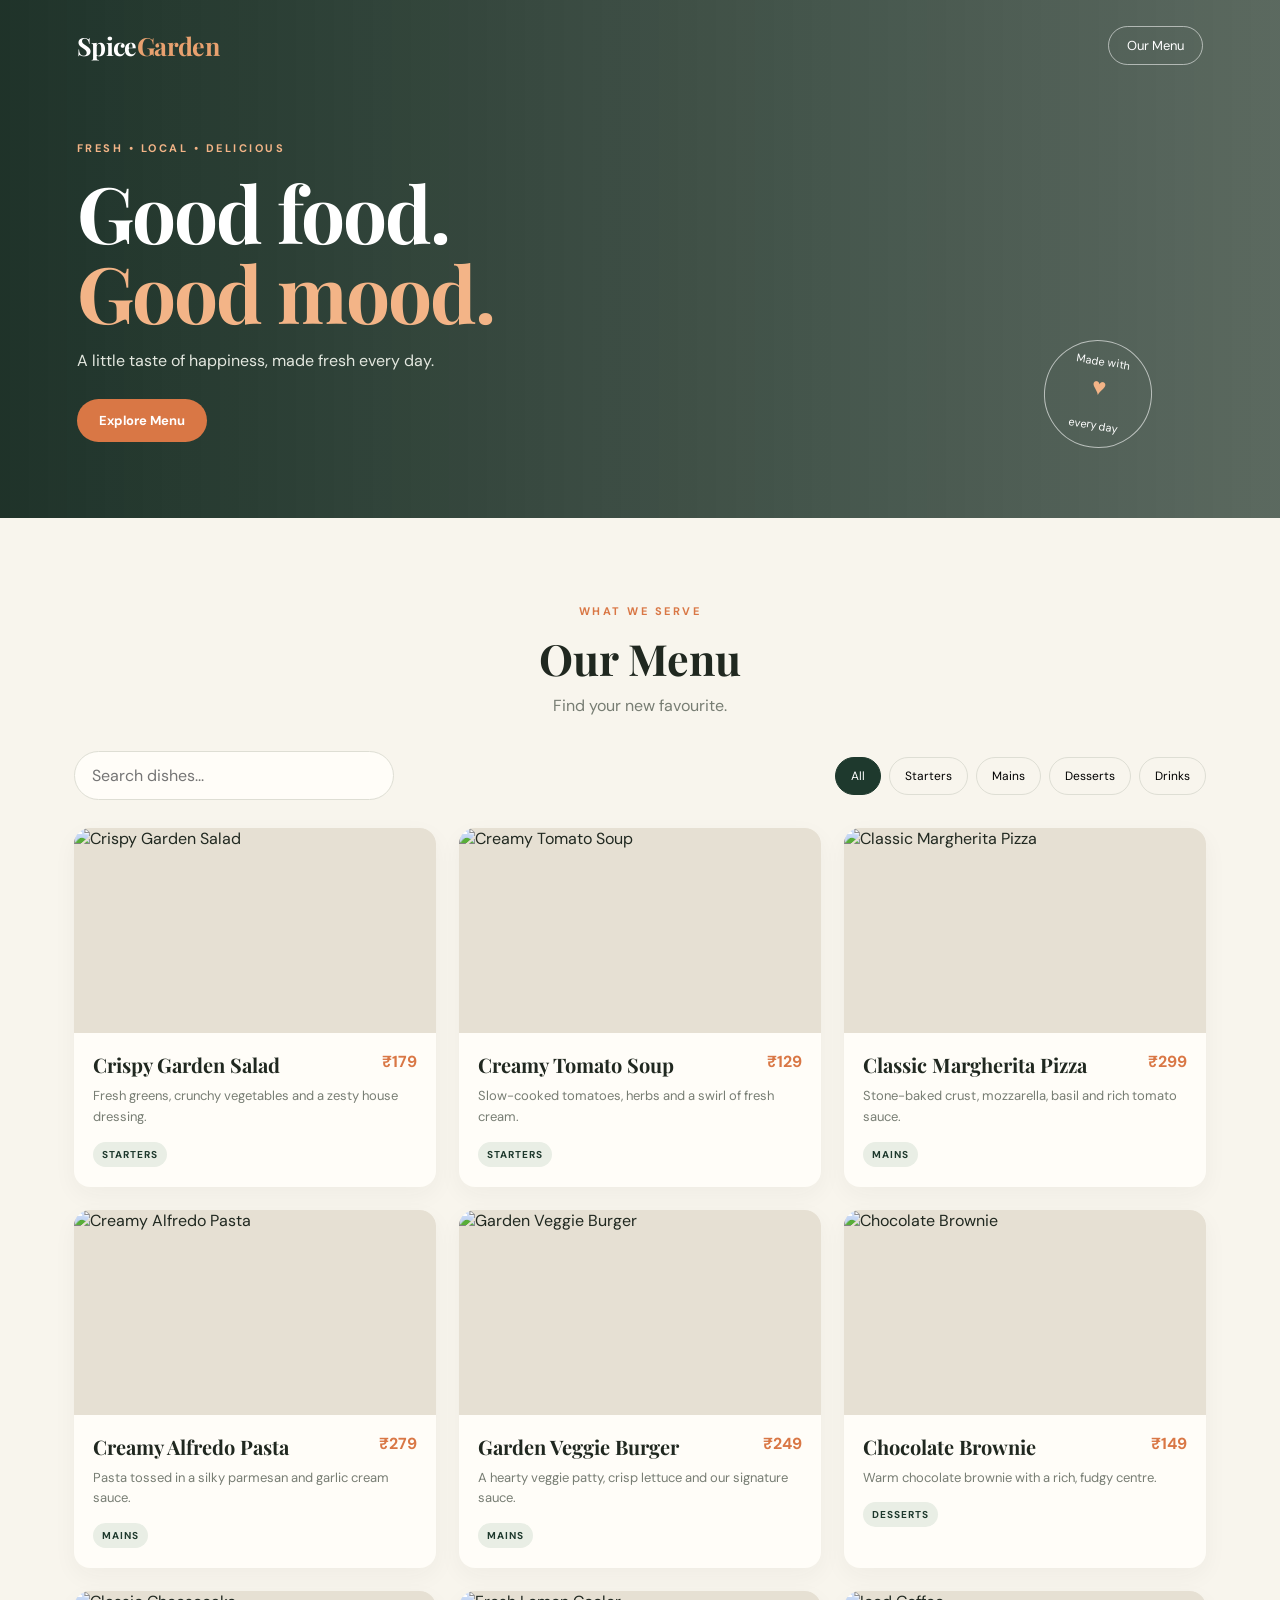
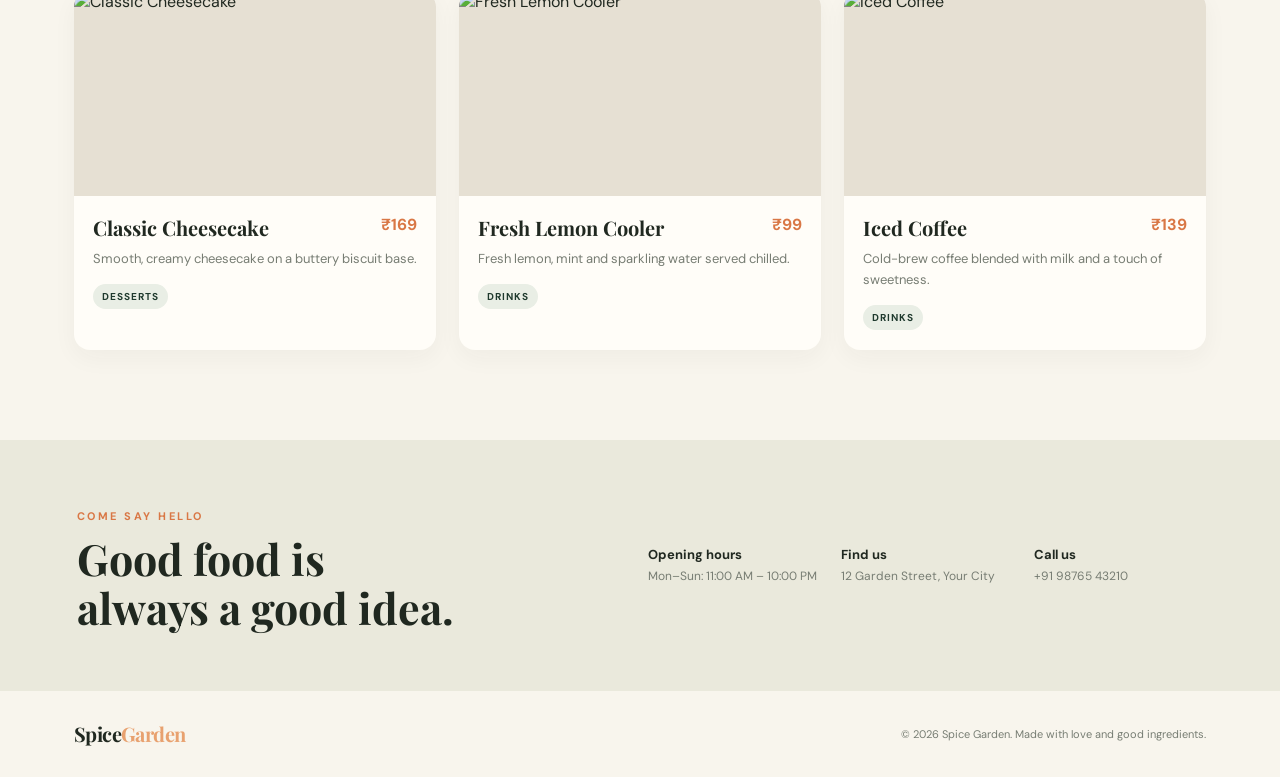
==== index.html @ 89e8ec31 "Initial restaurant menu website" ====
<!DOCTYPE html>
<html lang="en">
<head>
  <meta charset="UTF-8">
  <meta name="viewport" content="width=device-width, initial-scale=1.0">
  <title>Spice Garden | Restaurant Menu</title>
  <link rel="stylesheet" href="style.css">
</head>
<body>
  <header class="hero">
    <nav class="nav">
      <a class="logo" href="#">Spice<span>Garden</span></a>
      <a class="nav-link" href="#menu">Our Menu</a>
    </nav>
    <div class="hero-content">
      <p class="eyebrow">FRESH • LOCAL • DELICIOUS</p>
      <h1>Good food.<br><span>Good mood.</span></h1>
      <p class="intro">A little taste of happiness, made fresh every day.</p>
      <a class="button" href="#menu">Explore Menu</a>
    </div>
    <div class="hero-badge">Made with<br><strong>♥</strong><br>every day</div>
  </header>

  <main id="menu" class="menu-section">
    <div class="section-heading">
      <p class="eyebrow">WHAT WE SERVE</p>
      <h2>Our Menu</h2>
      <p>Find your new favourite.</p>
    </div>

    <div class="controls">
      <input id="search" type="search" placeholder="Search dishes..." aria-label="Search dishes">
      <div class="filters" aria-label="Filter menu">
        <button class="filter active" data-category="All">All</button>
        <button class="filter" data-category="Starters">Starters</button>
        <button class="filter" data-category="Mains">Mains</button>
        <button class="filter" data-category="Desserts">Desserts</button>
        <button class="filter" data-category="Drinks">Drinks</button>
      </div>
    </div>

    <div id="menu-grid" class="menu-grid" aria-live="polite"></div>
    <p id="empty-message" class="empty hidden">No dishes found. Try another search.</p>
  </main>

  <section class="visit">
    <div>
      <p class="eyebrow">COME SAY HELLO</p>
      <h2>Good food is<br>always a good idea.</h2>
    </div>
    <div class="visit-details">
      <p><strong>Opening hours</strong><br>Mon–Sun: 11:00 AM – 10:00 PM</p>
      <p><strong>Find us</strong><br>12 Garden Street, Your City</p>
      <p><strong>Call us</strong><br>+91 98765 43210</p>
    </div>
  </section>

  <footer>
    <a class="logo" href="#">Spice<span>Garden</span></a>
    <p>© <span id="year"></span> Spice Garden. Made with love and good ingredients.</p>
  </footer>
  <script src="script.js"></script>
</body>
</html>
---- style.css ----
@import url('https://fonts.googleapis.com/css2?family=DM+Sans:wght@400;500;600;700&family=Playfair+Display:wght@500;600;700&display=swap');

:root {
  --green: #1e392d;
  --cream: #f8f5ed;
  --orange: #d97745;
  --ink: #202820;
  --muted: #777d73;
}
* { box-sizing: border-box; }
html { scroll-behavior: smooth; }
body { margin: 0; background: var(--cream); color: var(--ink); font-family: 'DM Sans', sans-serif; }
a { color: inherit; text-decoration: none; }
.hero {
  min-height: 490px; position: relative; overflow: hidden; color: white;
  background: linear-gradient(90deg, rgba(17,39,29,.94), rgba(17,39,29,.68)),
    url('https://images.unsplash.com/photo-1414235077428-338989a2e8c0?auto=format&fit=crop&w=1800&q=85') center/cover;
  padding: 26px max(6vw, 24px) 76px;
}
.nav { display: flex; align-items: center; justify-content: space-between; max-width: 1180px; margin: auto; }
.logo { font-family: 'Playfair Display', serif; font-size: 25px; font-weight: 700; letter-spacing: -.6px; }
.logo span { color: #e8a16f; }
.nav-link { border: 1px solid rgba(255,255,255,.55); border-radius: 30px; padding: 10px 18px; font-size: 13px; }
.hero-content { max-width: 1180px; margin: 76px auto 0; position: relative; z-index: 1; }
.eyebrow { color: var(--orange); font-size: 11px; font-weight: 700; letter-spacing: 2.5px; }
.hero .eyebrow { color: #f3b487; }
h1, h2 { font-family: 'Playfair Display', serif; }
h1 { font-size: clamp(48px, 7vw, 78px); line-height: 1.02; margin: 18px 0; letter-spacing: -2px; }
h1 span { color: #f3b487; }
.intro { color: #e3e7df; font-size: 16px; margin-bottom: 28px; }
.button { display: inline-block; background: var(--orange); color: white; border-radius: 30px; padding: 13px 22px; font-weight: 700; font-size: 13px; transition: transform .2s, background .2s; }
.button:hover { background: #c66735; transform: translateY(-2px); }
.hero-badge { position: absolute; right: 10%; bottom: 70px; width: 108px; height: 108px; border: 1px solid rgba(255,255,255,.6); border-radius: 50%; display: grid; place-content: center; text-align: center; font-size: 11px; line-height: 1.4; transform: rotate(9deg); }
.hero-badge strong { color: #f3b487; font-size: 24px; }
.menu-section { max-width: 1180px; margin: auto; padding: 75px 24px 90px; }
.section-heading { text-align: center; }
.section-heading h2 { font-size: 43px; margin: 8px 0; }
.section-heading > p:last-child { color: var(--muted); margin-top: 0; }
.controls { margin: 35px 0 28px; display: flex; align-items: center; justify-content: space-between; gap: 18px; flex-wrap: wrap; }
#search { min-width: 220px; max-width: 320px; width: 100%; border: 1px solid #deded4; border-radius: 30px; background: #fffdf8; padding: 13px 17px; font: inherit; outline: none; }
#search:focus { border-color: var(--orange); box-shadow: 0 0 0 3px #d9774520; }
.filters { display: flex; gap: 8px; flex-wrap: wrap; }
.filter { border: 1px solid #deded4; background: transparent; padding: 10px 15px; border-radius: 25px; cursor: pointer; font: inherit; font-size: 12px; }
.filter:hover, .filter.active { background: var(--green); color: white; border-color: var(--green); }
.menu-grid { display: grid; grid-template-columns: repeat(3, 1fr); gap: 23px; }
.card { background: #fffdf8; border-radius: 16px; overflow: hidden; box-shadow: 0 8px 24px #2637290b; transition: transform .2s, box-shadow .2s; }
.card:hover { transform: translateY(-5px); box-shadow: 0 14px 32px #26372916; }
.card img { display: block; width: 100%; height: 205px; object-fit: cover; background: #e6e0d3; }
.card-body { padding: 18px 19px 20px; }
.card-top { display: flex; justify-content: space-between; align-items: start; gap: 10px; }
.card h3 { font-family: 'Playfair Display', serif; font-size: 20px; margin: 0 0 8px; }
.price { color: var(--orange); font-weight: 700; white-space: nowrap; }
.card p { color: var(--muted); font-size: 13px; line-height: 1.6; margin: 0 0 14px; }
.tag { display: inline-block; font-size: 10px; font-weight: 700; text-transform: uppercase; letter-spacing: 1px; color: var(--green); background: #e9eee5; padding: 6px 9px; border-radius: 20px; }
.empty { text-align: center; padding: 25px; color: var(--muted); }
.hidden { display: none; }
.visit { background: #eae9dc; padding: 58px max(6vw, 24px); display: flex; justify-content: space-between; align-items: center; gap: 35px; }
.visit h2 { font-size: clamp(30px, 4vw, 43px); line-height: 1.15; margin: 10px 0 0; }
.visit-details { display: grid; grid-template-columns: repeat(3, minmax(120px, 1fr)); gap: 24px; }
.visit-details p { color: var(--muted); font-size: 12px; line-height: 1.8; }
.visit-details strong { color: var(--ink); font-size: 13px; }
footer { max-width: 1180px; padding: 25px 24px; margin: auto; display: flex; justify-content: space-between; align-items: center; gap: 18px; }
footer .logo { font-size: 20px; }
footer p { color: var(--muted); font-size: 11px; }
@media (max-width: 850px) {
  .menu-grid { grid-template-columns: repeat(2, 1fr); }
  .visit { align-items: flex-start; flex-direction: column; }
  .visit-details { width: 100%; }
  .hero-badge { right: 7%; bottom: 38px; }
}
@media (max-width: 560px) {
  .hero { min-height: 455px; padding-bottom: 55px; }
  .hero-content { margin-top: 70px; }
  .hero-badge { display: none; }
  .menu-section { padding-top: 55px; }
  .menu-grid { grid-template-columns: 1fr; }
  .card img { height: 225px; }
  .controls { align-items: stretch; }
  #search { max-width: none; }
  .filters { justify-content: center; }
  .visit-details { grid-template-columns: 1fr; gap: 0; }
  footer { flex-direction: column; align-items: flex-start; }
}
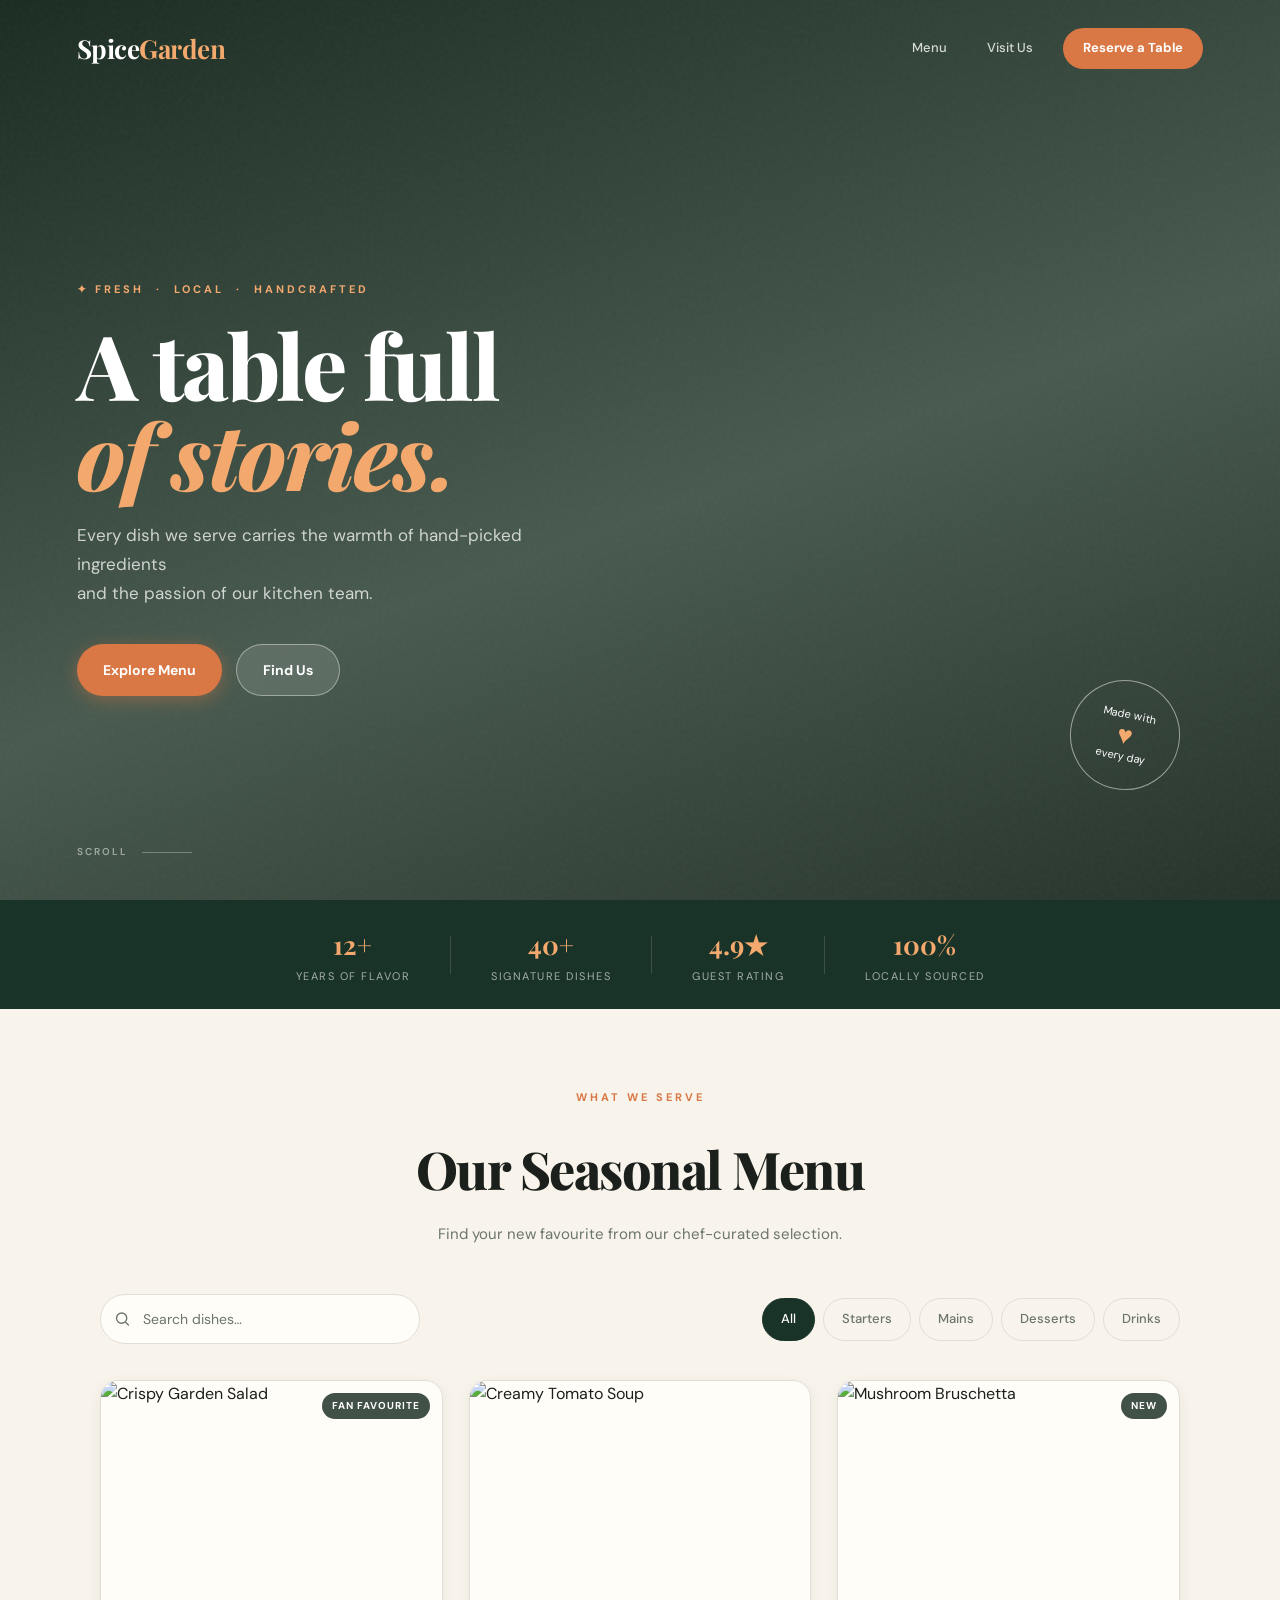
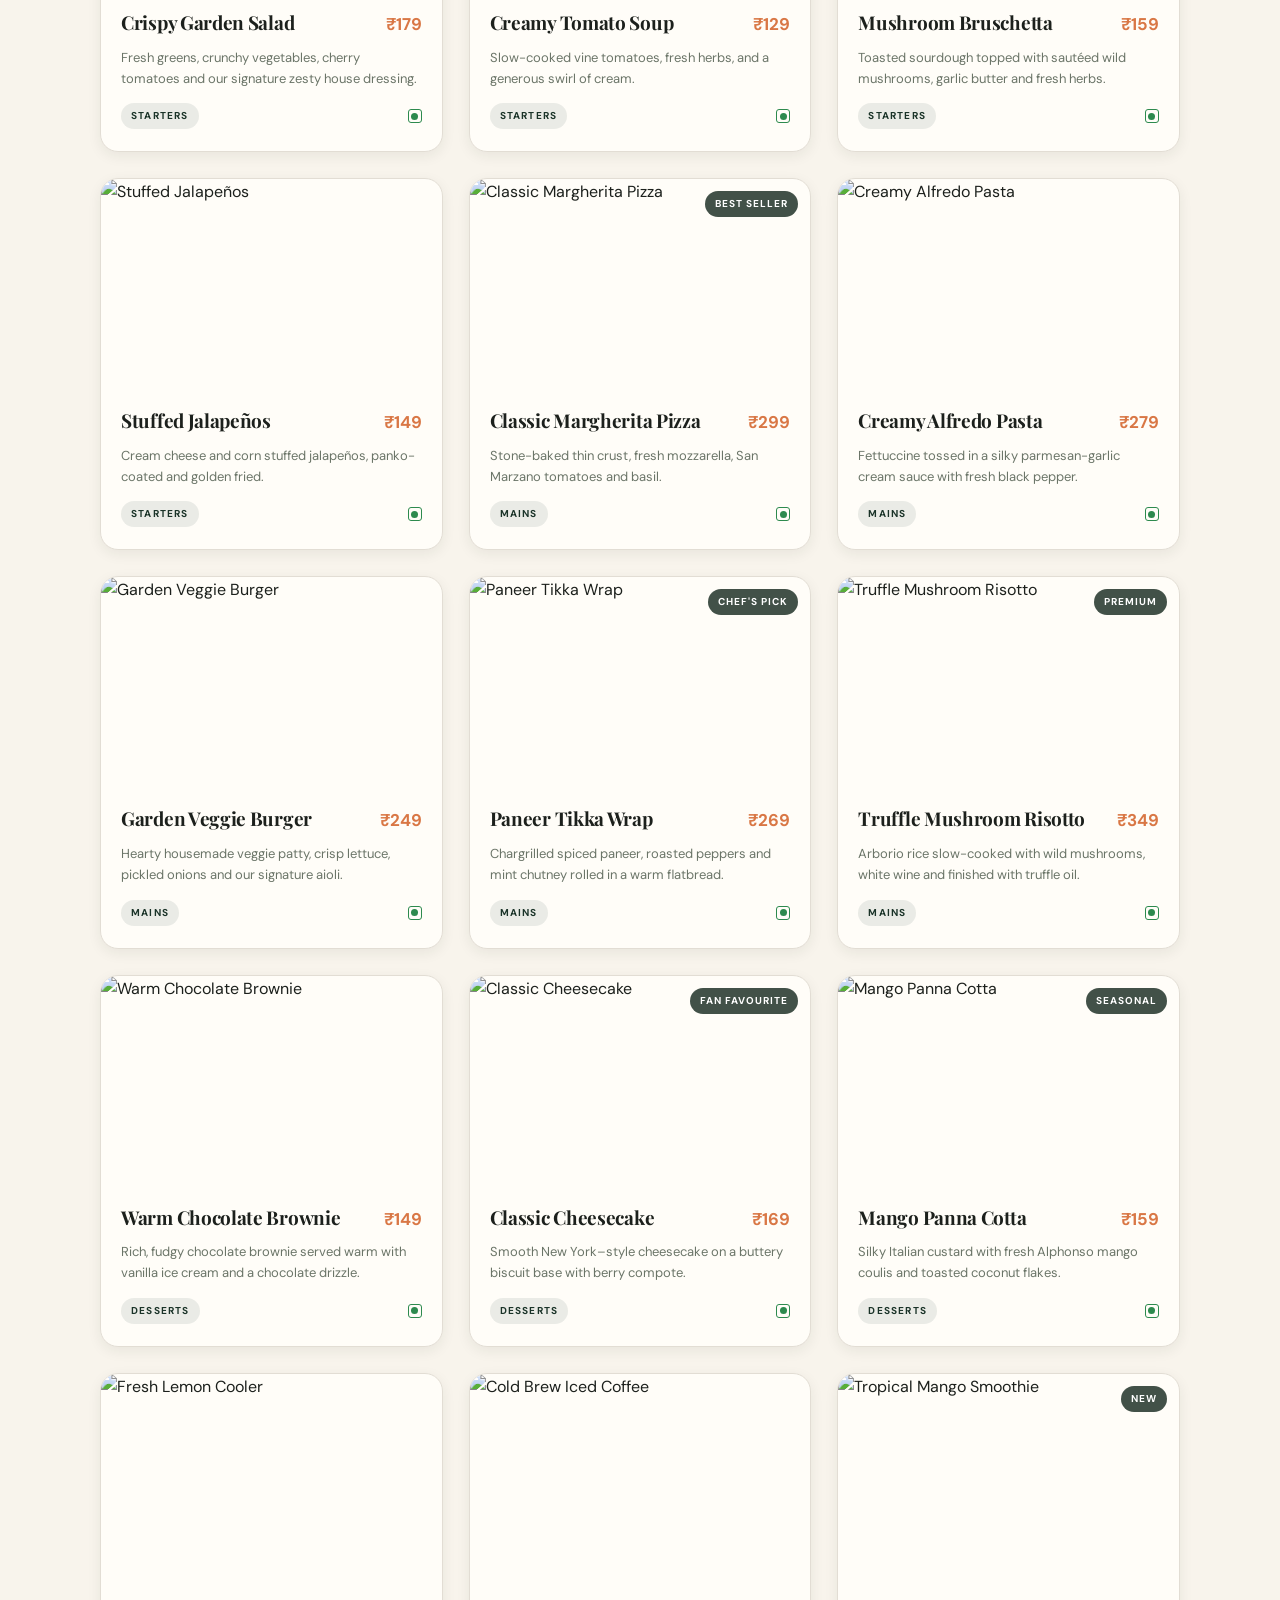
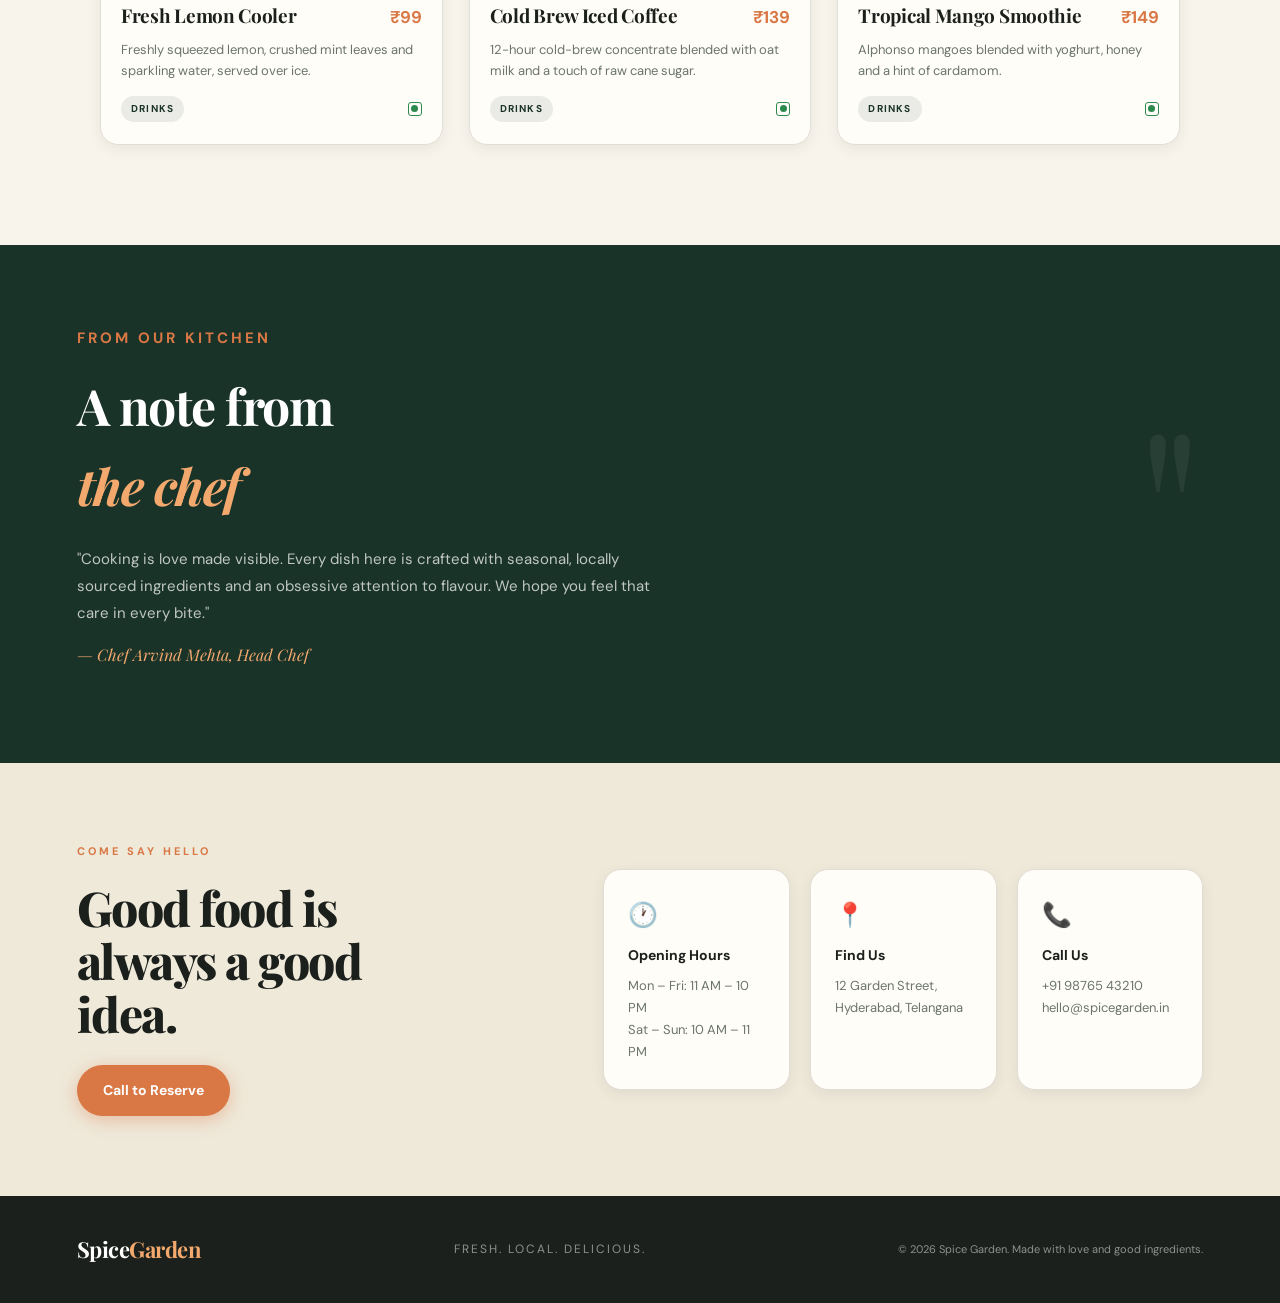
==== commit 5f5e8f90: "feat: initial restaurant menu site" ====
--- a/index.html
+++ b/index.html
@@ -3,62 +3,141 @@
 <head>
   <meta charset="UTF-8">
   <meta name="viewport" content="width=device-width, initial-scale=1.0">
-  <title>Spice Garden | Restaurant Menu</title>
+  <title>Spice Garden | Fine Dining Restaurant Menu</title>
+  <meta name="description" content="Spice Garden — Fresh, locally sourced ingredients crafted into extraordinary dishes. Explore our seasonal menu of starters, mains, desserts & drinks.">
+  <link rel="preconnect" href="https://fonts.googleapis.com">
+  <link rel="preconnect" href="https://fonts.gstatic.com" crossorigin>
+  <link href="https://fonts.googleapis.com/css2?family=DM+Sans:ital,opsz,wght@0,9..40,300;0,9..40,400;0,9..40,500;0,9..40,600;0,9..40,700;1,9..40,400&family=Playfair+Display:ital,wght@0,500;0,600;0,700;0,800;1,600&display=swap" rel="stylesheet">
   <link rel="stylesheet" href="style.css">
 </head>
 <body>
-  <header class="hero">
-    <nav class="nav">
-      <a class="logo" href="#">Spice<span>Garden</span></a>
-      <a class="nav-link" href="#menu">Our Menu</a>
+
+  <!-- ── HEADER / HERO ─────────────────────────────── -->
+  <header class="hero" id="home">
+    <nav class="nav" role="navigation" aria-label="Main navigation">
+      <a class="logo" href="#home" aria-label="Spice Garden home">Spice<span>Garden</span></a>
+      <div class="nav-links">
+        <a class="nav-link" href="#menu">Menu</a>
+        <a class="nav-link" href="#visit">Visit Us</a>
+        <a class="nav-cta" href="tel:+919876543210">Reserve a Table</a>
+      </div>
+      <button class="hamburger" id="hamburger" aria-label="Open menu" aria-expanded="false">
+        <span></span><span></span><span></span>
+      </button>
     </nav>
+
     <div class="hero-content">
-      <p class="eyebrow">FRESH • LOCAL • DELICIOUS</p>
-      <h1>Good food.<br><span>Good mood.</span></h1>
-      <p class="intro">A little taste of happiness, made fresh every day.</p>
-      <a class="button" href="#menu">Explore Menu</a>
+      <p class="eyebrow">✦ FRESH &nbsp;·&nbsp; LOCAL &nbsp;·&nbsp; HANDCRAFTED</p>
+      <h1>A table full<br><em>of stories.</em></h1>
+      <p class="intro">Every dish we serve carries the warmth of hand-picked ingredients<br class="br-hide"> and the passion of our kitchen team.</p>
+      <div class="hero-actions">
+        <a class="button button-primary" href="#menu" id="explore-menu-btn">Explore Menu</a>
+        <a class="button button-ghost" href="#visit" id="find-us-btn">Find Us</a>
+      </div>
     </div>
-    <div class="hero-badge">Made with<br><strong>♥</strong><br>every day</div>
+
+    <div class="hero-badge" aria-hidden="true">
+      <span>Made with</span>
+      <strong>♥</strong>
+      <span>every day</span>
+    </div>
+
+    <div class="hero-scroll-hint" aria-hidden="true">
+      <span>Scroll</span>
+      <div class="scroll-line"></div>
+    </div>
   </header>
 
+  <!-- ── STATS BAR ─────────────────────────────────── -->
+  <div class="stats-bar" aria-label="Restaurant highlights">
+    <div class="stat"><strong>12+</strong><span>Years of Flavor</span></div>
+    <div class="stat-sep" aria-hidden="true"></div>
+    <div class="stat"><strong>40+</strong><span>Signature Dishes</span></div>
+    <div class="stat-sep" aria-hidden="true"></div>
+    <div class="stat"><strong>4.9★</strong><span>Guest Rating</span></div>
+    <div class="stat-sep" aria-hidden="true"></div>
+    <div class="stat"><strong>100%</strong><span>Locally Sourced</span></div>
+  </div>
+
+  <!-- ── MENU SECTION ───────────────────────────────── -->
   <main id="menu" class="menu-section">
     <div class="section-heading">
       <p class="eyebrow">WHAT WE SERVE</p>
-      <h2>Our Menu</h2>
-      <p>Find your new favourite.</p>
+      <h2>Our Seasonal Menu</h2>
+      <p class="section-sub">Find your new favourite from our chef-curated selection.</p>
     </div>
 
     <div class="controls">
-      <input id="search" type="search" placeholder="Search dishes..." aria-label="Search dishes">
-      <div class="filters" aria-label="Filter menu">
-        <button class="filter active" data-category="All">All</button>
-        <button class="filter" data-category="Starters">Starters</button>
-        <button class="filter" data-category="Mains">Mains</button>
-        <button class="filter" data-category="Desserts">Desserts</button>
-        <button class="filter" data-category="Drinks">Drinks</button>
+      <div class="search-wrap">
+        <svg class="search-icon" viewBox="0 0 20 20" fill="none" aria-hidden="true">
+          <circle cx="9" cy="9" r="6" stroke="currentColor" stroke-width="1.6"/>
+          <path d="M14 14l3 3" stroke="currentColor" stroke-width="1.6" stroke-linecap="round"/>
+        </svg>
+        <input id="search" type="search" placeholder="Search dishes…" aria-label="Search dishes">
+      </div>
+      <div class="filters" role="group" aria-label="Filter by category">
+        <button class="filter active" data-category="All" id="filter-all">All</button>
+        <button class="filter" data-category="Starters" id="filter-starters">Starters</button>
+        <button class="filter" data-category="Mains" id="filter-mains">Mains</button>
+        <button class="filter" data-category="Desserts" id="filter-desserts">Desserts</button>
+        <button class="filter" data-category="Drinks" id="filter-drinks">Drinks</button>
       </div>
     </div>
 
-    <div id="menu-grid" class="menu-grid" aria-live="polite"></div>
-    <p id="empty-message" class="empty hidden">No dishes found. Try another search.</p>
+    <div id="menu-grid" class="menu-grid" aria-live="polite" aria-label="Menu items"></div>
+    <p id="empty-message" class="empty hidden" role="status">No dishes found. Try another search.</p>
   </main>
 
-  <section class="visit">
-    <div>
-      <p class="eyebrow">COME SAY HELLO</p>
-      <h2>Good food is<br>always a good idea.</h2>
-    </div>
-    <div class="visit-details">
-      <p><strong>Opening hours</strong><br>Mon–Sun: 11:00 AM – 10:00 PM</p>
-      <p><strong>Find us</strong><br>12 Garden Street, Your City</p>
-      <p><strong>Call us</strong><br>+91 98765 43210</p>
+  <!-- ── CHEF'S NOTE ────────────────────────────────── -->
+  <section class="chefs-note" aria-label="Chef's note">
+    <div class="chefs-note-inner">
+      <div class="chefs-note-text">
+        <p class="eyebrow">FROM OUR KITCHEN</p>
+        <h2>A note from<br><em>the chef</em></h2>
+        <p>"Cooking is love made visible. Every dish here is crafted with seasonal, locally sourced ingredients and an obsessive attention to flavour. We hope you feel that care in every bite."</p>
+        <p class="chef-sig">— Chef Arvind Mehta, Head Chef</p>
+      </div>
+      <div class="chefs-note-visual" aria-hidden="true">
+        <div class="quote-mark">"</div>
+      </div>
     </div>
   </section>
 
+  <!-- ── VISIT SECTION ──────────────────────────────── -->
+  <section class="visit" id="visit" aria-label="Visit us">
+    <div class="visit-text">
+      <p class="eyebrow">COME SAY HELLO</p>
+      <h2>Good food is<br>always a good idea.</h2>
+      <a class="button button-primary" href="tel:+919876543210" id="call-reserve-btn">Call to Reserve</a>
+    </div>
+    <div class="visit-cards">
+      <div class="visit-card">
+        <div class="visit-icon" aria-hidden="true">🕐</div>
+        <strong>Opening Hours</strong>
+        <p>Mon – Fri: 11 AM – 10 PM<br>Sat – Sun: 10 AM – 11 PM</p>
+      </div>
+      <div class="visit-card">
+        <div class="visit-icon" aria-hidden="true">📍</div>
+        <strong>Find Us</strong>
+        <p>12 Garden Street,<br>Hyderabad, Telangana</p>
+      </div>
+      <div class="visit-card">
+        <div class="visit-icon" aria-hidden="true">📞</div>
+        <strong>Call Us</strong>
+        <p>+91 98765 43210<br>hello@spicegarden.in</p>
+      </div>
+    </div>
+  </section>
+
+  <!-- ── FOOTER ─────────────────────────────────────── -->
   <footer>
-    <a class="logo" href="#">Spice<span>Garden</span></a>
-    <p>© <span id="year"></span> Spice Garden. Made with love and good ingredients.</p>
+    <div class="footer-inner">
+      <a class="logo" href="#home" aria-label="Spice Garden home">Spice<span>Garden</span></a>
+      <p class="footer-tagline">Fresh. Local. Delicious.</p>
+      <p class="footer-copy">© <span id="year"></span> Spice Garden. Made with love and good ingredients.</p>
+    </div>
   </footer>
+
   <script src="script.js"></script>
 </body>
 </html>
--- a/style.css
+++ b/style.css
@@ -1,83 +1,616 @@
-@import url('https://fonts.googleapis.com/css2?family=DM+Sans:wght@400;500;600;700&family=Playfair+Display:wght@500;600;700&display=swap');
+@import url('https://fonts.googleapis.com/css2?family=DM+Sans:ital,opsz,wght@0,9..40,300;0,9..40,400;0,9..40,500;0,9..40,600;0,9..40,700;1,9..40,400&family=Playfair+Display:ital,wght@0,500;0,600;0,700;0,800;1,600&display=swap');
+
+/* ─── RESET & TOKENS ───────────────────────────────────── */
+*, *::before, *::after { box-sizing: border-box; margin: 0; padding: 0; }
+html { scroll-behavior: smooth; font-size: 16px; }
 
 :root {
-  --green: #1e392d;
-  --cream: #f8f5ed;
-  --orange: #d97745;
-  --ink: #202820;
-  --muted: #777d73;
-}
-* { box-sizing: border-box; }
-html { scroll-behavior: smooth; }
-body { margin: 0; background: var(--cream); color: var(--ink); font-family: 'DM Sans', sans-serif; }
+  --green:       #1a3328;
+  --green-light: #265240;
+  --cream:       #f8f4ec;
+  --cream-dark:  #efe9da;
+  --orange:      #d97745;
+  --orange-dark: #c26530;
+  --ink:         #1c201c;
+  --muted:       #6b7568;
+  --card-bg:     #fffdf8;
+  --border:      #e2ddd4;
+  --shadow-sm:   0 4px 14px rgba(28,37,26,.07);
+  --shadow-md:   0 10px 30px rgba(28,37,26,.12);
+  --shadow-lg:   0 20px 50px rgba(28,37,26,.16);
+  --radius:      18px;
+  --radius-sm:   10px;
+  --transition:  .25s cubic-bezier(.4,0,.2,1);
+}
+
+body {
+  background: var(--cream);
+  color: var(--ink);
+  font-family: 'DM Sans', sans-serif;
+  line-height: 1.6;
+  -webkit-font-smoothing: antialiased;
+}
 a { color: inherit; text-decoration: none; }
+img { display: block; }
+
+/* ─── HERO ─────────────────────────────────────────────── */
 .hero {
-  min-height: 490px; position: relative; overflow: hidden; color: white;
-  background: linear-gradient(90deg, rgba(17,39,29,.94), rgba(17,39,29,.68)),
-    url('https://images.unsplash.com/photo-1414235077428-338989a2e8c0?auto=format&fit=crop&w=1800&q=85') center/cover;
-  padding: 26px max(6vw, 24px) 76px;
-}
-.nav { display: flex; align-items: center; justify-content: space-between; max-width: 1180px; margin: auto; }
-.logo { font-family: 'Playfair Display', serif; font-size: 25px; font-weight: 700; letter-spacing: -.6px; }
-.logo span { color: #e8a16f; }
-.nav-link { border: 1px solid rgba(255,255,255,.55); border-radius: 30px; padding: 10px 18px; font-size: 13px; }
-.hero-content { max-width: 1180px; margin: 76px auto 0; position: relative; z-index: 1; }
-.eyebrow { color: var(--orange); font-size: 11px; font-weight: 700; letter-spacing: 2.5px; }
-.hero .eyebrow { color: #f3b487; }
-h1, h2 { font-family: 'Playfair Display', serif; }
-h1 { font-size: clamp(48px, 7vw, 78px); line-height: 1.02; margin: 18px 0; letter-spacing: -2px; }
-h1 span { color: #f3b487; }
-.intro { color: #e3e7df; font-size: 16px; margin-bottom: 28px; }
-.button { display: inline-block; background: var(--orange); color: white; border-radius: 30px; padding: 13px 22px; font-weight: 700; font-size: 13px; transition: transform .2s, background .2s; }
-.button:hover { background: #c66735; transform: translateY(-2px); }
-.hero-badge { position: absolute; right: 10%; bottom: 70px; width: 108px; height: 108px; border: 1px solid rgba(255,255,255,.6); border-radius: 50%; display: grid; place-content: center; text-align: center; font-size: 11px; line-height: 1.4; transform: rotate(9deg); }
-.hero-badge strong { color: #f3b487; font-size: 24px; }
-.menu-section { max-width: 1180px; margin: auto; padding: 75px 24px 90px; }
-.section-heading { text-align: center; }
-.section-heading h2 { font-size: 43px; margin: 8px 0; }
-.section-heading > p:last-child { color: var(--muted); margin-top: 0; }
-.controls { margin: 35px 0 28px; display: flex; align-items: center; justify-content: space-between; gap: 18px; flex-wrap: wrap; }
-#search { min-width: 220px; max-width: 320px; width: 100%; border: 1px solid #deded4; border-radius: 30px; background: #fffdf8; padding: 13px 17px; font: inherit; outline: none; }
-#search:focus { border-color: var(--orange); box-shadow: 0 0 0 3px #d9774520; }
+  position: relative;
+  min-height: 100vh;
+  color: #fff;
+  background:
+    linear-gradient(160deg, rgba(14,32,22,.95) 0%, rgba(22,46,34,.78) 55%, rgba(14,28,20,.9) 100%),
+    url('https://images.unsplash.com/photo-1414235077428-338989a2e8c0?auto=format&fit=crop&w=1800&q=85') center/cover no-repeat;
+  padding: 0 clamp(20px, 6vw, 80px);
+  display: flex;
+  flex-direction: column;
+  overflow: hidden;
+}
+
+/* grain overlay */
+.hero::before {
+  content: '';
+  position: absolute;
+  inset: 0;
+  background-image: url("data:image/svg+xml,%3Csvg viewBox='0 0 256 256' xmlns='http://www.w3.org/2000/svg'%3E%3Cfilter id='noise'%3E%3CfeTurbulence type='fractalNoise' baseFrequency='0.9' numOctaves='4' stitchTiles='stitch'/%3E%3C/filter%3E%3Crect width='100%25' height='100%25' filter='url(%23noise)' opacity='0.04'/%3E%3C/svg%3E");
+  pointer-events: none;
+  z-index: 0;
+}
+
+/* ─── NAV ──────────────────────────────────────────────── */
+.nav {
+  position: relative;
+  z-index: 10;
+  display: flex;
+  align-items: center;
+  justify-content: space-between;
+  max-width: 1200px;
+  margin: 0 auto;
+  padding: 28px 0;
+  width: 100%;
+}
+
+.logo {
+  font-family: 'Playfair Display', serif;
+  font-size: 26px;
+  font-weight: 700;
+  letter-spacing: -.5px;
+}
+.logo span { color: #f3a96e; }
+
+.nav-links {
+  display: flex;
+  align-items: center;
+  gap: 8px;
+}
+
+.nav-link {
+  padding: 9px 16px;
+  font-size: 13px;
+  font-weight: 500;
+  color: rgba(255,255,255,.8);
+  border-radius: 30px;
+  transition: color var(--transition), background var(--transition);
+}
+.nav-link:hover { color: #fff; background: rgba(255,255,255,.1); }
+
+.nav-cta {
+  margin-left: 6px;
+  padding: 10px 20px;
+  background: var(--orange);
+  color: #fff;
+  border-radius: 30px;
+  font-size: 13px;
+  font-weight: 700;
+  transition: background var(--transition), transform var(--transition);
+}
+.nav-cta:hover { background: var(--orange-dark); transform: translateY(-1px); }
+
+.hamburger {
+  display: none;
+  flex-direction: column;
+  gap: 5px;
+  cursor: pointer;
+  background: none;
+  border: none;
+  padding: 4px;
+}
+.hamburger span {
+  display: block;
+  width: 24px;
+  height: 2px;
+  background: #fff;
+  border-radius: 2px;
+  transition: var(--transition);
+}
+
+/* ─── HERO CONTENT ─────────────────────────────────────── */
+.hero-content {
+  position: relative;
+  z-index: 1;
+  max-width: 1200px;
+  margin: auto;
+  width: 100%;
+  padding: 60px 0 80px;
+  flex: 1;
+  display: flex;
+  flex-direction: column;
+  justify-content: center;
+}
+
+.eyebrow {
+  font-size: 11px;
+  font-weight: 700;
+  letter-spacing: 3px;
+  text-transform: uppercase;
+  color: #f3a96e;
+  margin-bottom: 20px;
+}
+.menu-section .eyebrow,
+.chefs-note .eyebrow,
+.visit .eyebrow { color: var(--orange); }
+
+h1 {
+  font-family: 'Playfair Display', serif;
+  font-size: clamp(52px, 8vw, 90px);
+  line-height: 1.0;
+  letter-spacing: -2.5px;
+  font-weight: 800;
+  margin-bottom: 22px;
+}
+h1 em { font-style: italic; color: #f3a96e; }
+
+.intro {
+  font-size: clamp(15px, 1.5vw, 17px);
+  color: rgba(255,255,255,.75);
+  line-height: 1.7;
+  max-width: 520px;
+  margin-bottom: 36px;
+}
+
+.hero-actions { display: flex; gap: 14px; flex-wrap: wrap; }
+
+/* ─── BUTTONS ──────────────────────────────────────────── */
+.button {
+  display: inline-flex;
+  align-items: center;
+  gap: 8px;
+  border-radius: 50px;
+  padding: 14px 26px;
+  font-weight: 700;
+  font-size: 14px;
+  font-family: 'DM Sans', sans-serif;
+  cursor: pointer;
+  border: none;
+  transition: transform var(--transition), background var(--transition), box-shadow var(--transition);
+}
+.button:hover { transform: translateY(-2px); }
+
+.button-primary {
+  background: var(--orange);
+  color: #fff;
+  box-shadow: 0 4px 18px rgba(217,119,69,.4);
+}
+.button-primary:hover { background: var(--orange-dark); box-shadow: 0 8px 24px rgba(217,119,69,.45); }
+
+.button-ghost {
+  background: rgba(255,255,255,.12);
+  color: #fff;
+  border: 1.5px solid rgba(255,255,255,.4);
+  backdrop-filter: blur(8px);
+}
+.button-ghost:hover { background: rgba(255,255,255,.2); border-color: rgba(255,255,255,.6); }
+
+/* ─── HERO BADGE ───────────────────────────────────────── */
+.hero-badge {
+  position: absolute;
+  right: clamp(30px, 8%, 100px);
+  bottom: 110px;
+  width: 110px;
+  height: 110px;
+  border: 1px solid rgba(255,255,255,.5);
+  border-radius: 50%;
+  display: flex;
+  flex-direction: column;
+  align-items: center;
+  justify-content: center;
+  text-align: center;
+  font-size: 11px;
+  line-height: 1.5;
+  transform: rotate(12deg);
+  z-index: 2;
+  animation: spin-slow 18s linear infinite;
+}
+.hero-badge strong { color: #f3a96e; font-size: 26px; line-height: 1; }
+
+@keyframes spin-slow { to { transform: rotate(372deg); } }
+
+/* ─── SCROLL HINT ──────────────────────────────────────── */
+.hero-scroll-hint {
+  position: absolute;
+  bottom: 40px;
+  left: clamp(20px, 6vw, 80px);
+  display: flex;
+  align-items: center;
+  gap: 14px;
+  font-size: 10px;
+  letter-spacing: 2px;
+  font-weight: 600;
+  color: rgba(255,255,255,.5);
+  text-transform: uppercase;
+  z-index: 2;
+}
+.scroll-line {
+  width: 50px;
+  height: 1px;
+  background: rgba(255,255,255,.3);
+  position: relative;
+  overflow: hidden;
+}
+.scroll-line::after {
+  content: '';
+  position: absolute;
+  left: -100%;
+  width: 100%;
+  height: 100%;
+  background: rgba(255,255,255,.8);
+  animation: scroll-slide 2s ease-in-out infinite;
+}
+@keyframes scroll-slide { 0%{ left:-100% } 50%{ left:0% } 100%{ left:100% } }
+
+/* ─── STATS BAR ────────────────────────────────────────── */
+.stats-bar {
+  background: var(--green);
+  color: #fff;
+  display: flex;
+  align-items: center;
+  justify-content: center;
+  gap: 0;
+  padding: 24px clamp(20px, 6vw, 80px);
+  flex-wrap: wrap;
+  gap: 0;
+}
+.stat {
+  display: flex;
+  flex-direction: column;
+  align-items: center;
+  padding: 0 40px;
+  text-align: center;
+}
+.stat strong { font-size: 26px; font-weight: 700; color: #f3a96e; font-family: 'Playfair Display', serif; }
+.stat span { font-size: 11px; letter-spacing: 1.5px; color: rgba(255,255,255,.6); margin-top: 2px; text-transform: uppercase; }
+.stat-sep { width: 1px; height: 38px; background: rgba(255,255,255,.15); }
+
+/* ─── MENU SECTION ─────────────────────────────────────── */
+.menu-section {
+  max-width: 1200px;
+  margin: 0 auto;
+  padding: 80px clamp(20px, 5vw, 60px) 100px;
+}
+
+.section-heading { text-align: center; margin-bottom: 48px; }
+.section-heading h2 {
+  font-family: 'Playfair Display', serif;
+  font-size: clamp(34px, 4.5vw, 52px);
+  font-weight: 800;
+  margin: 10px 0 12px;
+  letter-spacing: -1.5px;
+}
+.section-sub { color: var(--muted); font-size: 15px; }
+
+/* ─── CONTROLS ─────────────────────────────────────────── */
+.controls {
+  display: flex;
+  align-items: center;
+  justify-content: space-between;
+  gap: 16px;
+  margin-bottom: 36px;
+  flex-wrap: wrap;
+}
+
+.search-wrap {
+  position: relative;
+  flex: 1;
+  max-width: 320px;
+}
+.search-icon {
+  position: absolute;
+  left: 14px;
+  top: 50%;
+  transform: translateY(-50%);
+  width: 17px;
+  height: 17px;
+  color: var(--muted);
+  pointer-events: none;
+}
+#search {
+  width: 100%;
+  padding: 13px 16px 13px 42px;
+  border: 1.5px solid var(--border);
+  border-radius: 50px;
+  background: var(--card-bg);
+  font: inherit;
+  font-size: 14px;
+  color: var(--ink);
+  outline: none;
+  transition: border-color var(--transition), box-shadow var(--transition);
+}
+#search:focus { border-color: var(--orange); box-shadow: 0 0 0 3px rgba(217,119,69,.14); }
+#search::placeholder { color: var(--muted); }
+
 .filters { display: flex; gap: 8px; flex-wrap: wrap; }
-.filter { border: 1px solid #deded4; background: transparent; padding: 10px 15px; border-radius: 25px; cursor: pointer; font: inherit; font-size: 12px; }
-.filter:hover, .filter.active { background: var(--green); color: white; border-color: var(--green); }
-.menu-grid { display: grid; grid-template-columns: repeat(3, 1fr); gap: 23px; }
-.card { background: #fffdf8; border-radius: 16px; overflow: hidden; box-shadow: 0 8px 24px #2637290b; transition: transform .2s, box-shadow .2s; }
-.card:hover { transform: translateY(-5px); box-shadow: 0 14px 32px #26372916; }
-.card img { display: block; width: 100%; height: 205px; object-fit: cover; background: #e6e0d3; }
-.card-body { padding: 18px 19px 20px; }
-.card-top { display: flex; justify-content: space-between; align-items: start; gap: 10px; }
-.card h3 { font-family: 'Playfair Display', serif; font-size: 20px; margin: 0 0 8px; }
-.price { color: var(--orange); font-weight: 700; white-space: nowrap; }
-.card p { color: var(--muted); font-size: 13px; line-height: 1.6; margin: 0 0 14px; }
-.tag { display: inline-block; font-size: 10px; font-weight: 700; text-transform: uppercase; letter-spacing: 1px; color: var(--green); background: #e9eee5; padding: 6px 9px; border-radius: 20px; }
-.empty { text-align: center; padding: 25px; color: var(--muted); }
+.filter {
+  padding: 10px 18px;
+  border: 1.5px solid var(--border);
+  border-radius: 50px;
+  background: transparent;
+  font: inherit;
+  font-size: 13px;
+  font-weight: 500;
+  cursor: pointer;
+  color: var(--muted);
+  transition: all var(--transition);
+}
+.filter:hover { border-color: var(--green); color: var(--green); background: rgba(30,57,45,.05); }
+.filter.active { background: var(--green); color: #fff; border-color: var(--green); }
+
+/* ─── MENU GRID ────────────────────────────────────────── */
+.menu-grid {
+  display: grid;
+  grid-template-columns: repeat(3, 1fr);
+  gap: 26px;
+}
+
+/* ─── CARD ─────────────────────────────────────────────── */
+.card {
+  background: var(--card-bg);
+  border-radius: var(--radius);
+  overflow: hidden;
+  box-shadow: var(--shadow-sm);
+  border: 1px solid var(--border);
+  transition: transform var(--transition), box-shadow var(--transition);
+  animation: card-in .4s ease both;
+  display: flex;
+  flex-direction: column;
+}
+.card:hover { transform: translateY(-6px); box-shadow: var(--shadow-lg); }
+
+@keyframes card-in {
+  from { opacity: 0; transform: translateY(20px); }
+  to   { opacity: 1; transform: translateY(0); }
+}
+
+.card-img-wrap {
+  position: relative;
+  overflow: hidden;
+}
+.card-img-wrap img {
+  width: 100%;
+  height: 210px;
+  object-fit: cover;
+  transition: transform .45s ease;
+}
+.card:hover .card-img-wrap img { transform: scale(1.06); }
+
+.card-badge {
+  position: absolute;
+  top: 12px;
+  right: 12px;
+  background: rgba(14,32,22,.78);
+  color: #fff;
+  font-size: 10px;
+  font-weight: 700;
+  letter-spacing: 1px;
+  text-transform: uppercase;
+  padding: 5px 10px;
+  border-radius: 20px;
+  backdrop-filter: blur(6px);
+}
+
+.card-body { padding: 20px 20px 22px; flex: 1; display: flex; flex-direction: column; }
+.card-top { display: flex; justify-content: space-between; align-items: flex-start; gap: 10px; margin-bottom: 8px; }
+
+.card h3 {
+  font-family: 'Playfair Display', serif;
+  font-size: 19px;
+  font-weight: 700;
+  line-height: 1.2;
+  letter-spacing: -.3px;
+}
+
+.price {
+  color: var(--orange);
+  font-weight: 700;
+  font-size: 17px;
+  white-space: nowrap;
+}
+
+.card-desc {
+  color: var(--muted);
+  font-size: 13px;
+  line-height: 1.65;
+  flex: 1;
+  margin-bottom: 14px;
+}
+
+.card-footer {
+  display: flex;
+  align-items: center;
+  justify-content: space-between;
+}
+
+.tag {
+  display: inline-block;
+  font-size: 10px;
+  font-weight: 700;
+  text-transform: uppercase;
+  letter-spacing: 1.2px;
+  color: var(--green);
+  background: rgba(30,57,45,.09);
+  padding: 5px 10px;
+  border-radius: 20px;
+}
+
+.veg-dot {
+  width: 14px;
+  height: 14px;
+  border-radius: 3px;
+  border: 1.5px solid #2d8a4e;
+  display: grid;
+  place-content: center;
+}
+.veg-dot::after {
+  content: '';
+  width: 7px;
+  height: 7px;
+  border-radius: 50%;
+  background: #2d8a4e;
+}
+
+.empty { text-align: center; padding: 60px 24px; color: var(--muted); font-size: 15px; }
 .hidden { display: none; }
-.visit { background: #eae9dc; padding: 58px max(6vw, 24px); display: flex; justify-content: space-between; align-items: center; gap: 35px; }
-.visit h2 { font-size: clamp(30px, 4vw, 43px); line-height: 1.15; margin: 10px 0 0; }
-.visit-details { display: grid; grid-template-columns: repeat(3, minmax(120px, 1fr)); gap: 24px; }
-.visit-details p { color: var(--muted); font-size: 12px; line-height: 1.8; }
-.visit-details strong { color: var(--ink); font-size: 13px; }
-footer { max-width: 1180px; padding: 25px 24px; margin: auto; display: flex; justify-content: space-between; align-items: center; gap: 18px; }
-footer .logo { font-size: 20px; }
-footer p { color: var(--muted); font-size: 11px; }
-@media (max-width: 850px) {
+
+/* ─── CHEF'S NOTE ──────────────────────────────────────── */
+.chefs-note {
+  background: var(--green);
+  color: #fff;
+  padding: 80px clamp(20px, 6vw, 80px);
+}
+.chefs-note-inner {
+  max-width: 1200px;
+  margin: 0 auto;
+  display: flex;
+  align-items: center;
+  justify-content: space-between;
+  gap: 50px;
+}
+.chefs-note-text { max-width: 580px; }
+.chefs-note-text h2 {
+  font-family: 'Playfair Display', serif;
+  font-size: clamp(34px, 4vw, 50px);
+  font-weight: 700;
+  letter-spacing: -1.5px;
+  margin: 12px 0 20px;
+}
+.chefs-note-text h2 em { font-style: italic; color: #f3a96e; }
+.chefs-note-text p { color: rgba(255,255,255,.72); line-height: 1.8; margin-bottom: 14px; font-size: 15px; }
+.chef-sig { font-family: 'Playfair Display', serif; font-style: italic; color: #f3a96e !important; font-size: 16px !important; }
+
+.chefs-note-visual { flex-shrink: 0; }
+.quote-mark {
+  font-family: 'Playfair Display', serif;
+  font-size: 220px;
+  line-height: .8;
+  color: rgba(255,255,255,.06);
+  user-select: none;
+}
+
+/* ─── VISIT ────────────────────────────────────────────── */
+.visit {
+  padding: 80px clamp(20px, 6vw, 80px);
+  background: var(--cream-dark);
+  display: flex;
+  align-items: center;
+  justify-content: space-between;
+  gap: 50px;
+  flex-wrap: wrap;
+}
+
+.visit-text { max-width: 380px; }
+.visit-text h2 {
+  font-family: 'Playfair Display', serif;
+  font-size: clamp(32px, 4vw, 48px);
+  font-weight: 800;
+  letter-spacing: -1.5px;
+  line-height: 1.1;
+  margin: 12px 0 26px;
+}
+
+.visit-cards {
+  display: flex;
+  gap: 20px;
+  flex-wrap: wrap;
+  flex: 1;
+  max-width: 600px;
+}
+
+.visit-card {
+  background: var(--card-bg);
+  border-radius: var(--radius);
+  padding: 26px 24px;
+  flex: 1;
+  min-width: 140px;
+  border: 1px solid var(--border);
+  box-shadow: var(--shadow-sm);
+  transition: transform var(--transition), box-shadow var(--transition);
+}
+.visit-card:hover { transform: translateY(-4px); box-shadow: var(--shadow-md); }
+
+.visit-icon { font-size: 24px; margin-bottom: 10px; }
+.visit-card strong { display: block; font-size: 14px; font-weight: 700; margin-bottom: 8px; color: var(--ink); }
+.visit-card p { color: var(--muted); font-size: 13px; line-height: 1.7; }
+
+/* ─── FOOTER ───────────────────────────────────────────── */
+footer {
+  background: var(--ink);
+  color: rgba(255,255,255,.5);
+  padding: 36px clamp(20px, 6vw, 80px);
+}
+.footer-inner {
+  max-width: 1200px;
+  margin: 0 auto;
+  display: flex;
+  align-items: center;
+  justify-content: space-between;
+  gap: 16px;
+  flex-wrap: wrap;
+}
+footer .logo { font-size: 22px; color: #fff; }
+footer .logo span { color: #f3a96e; }
+.footer-tagline { font-size: 12px; letter-spacing: 2px; text-transform: uppercase; }
+.footer-copy { font-size: 11px; }
+
+/* ─── RESPONSIVE ───────────────────────────────────────── */
+@media (max-width: 1024px) {
   .menu-grid { grid-template-columns: repeat(2, 1fr); }
-  .visit { align-items: flex-start; flex-direction: column; }
-  .visit-details { width: 100%; }
-  .hero-badge { right: 7%; bottom: 38px; }
-}
+  .hero-badge { right: 5%; bottom: 90px; }
+}
+
+@media (max-width: 768px) {
+  .nav-links { display: none; }
+  .hamburger { display: flex; }
+  .nav-links.open {
+    display: flex;
+    flex-direction: column;
+    position: fixed;
+    top: 0; left: 0; right: 0; bottom: 0;
+    background: rgba(14,32,22,.97);
+    z-index: 100;
+    align-items: center;
+    justify-content: center;
+    gap: 20px;
+    font-size: 20px;
+  }
+  .nav-links.open .nav-link { font-size: 20px; color: #fff; padding: 14px 24px; }
+  .nav-links.open .nav-cta { font-size: 16px; padding: 14px 28px; }
+  .hero-badge { display: none; }
+  .hero-scroll-hint { display: none; }
+  .stats-bar { gap: 0; }
+  .stat { padding: 12px 18px; }
+  .stat-sep { height: 24px; }
+  .chefs-note-inner { flex-direction: column; }
+  .chefs-note-visual { display: none; }
+  .visit { flex-direction: column; }
+  .visit-text { max-width: 100%; }
+  .footer-inner { flex-direction: column; align-items: flex-start; }
+  .br-hide { display: none; }
+}
+
 @media (max-width: 560px) {
-  .hero { min-height: 455px; padding-bottom: 55px; }
-  .hero-content { margin-top: 70px; }
-  .hero-badge { display: none; }
-  .menu-section { padding-top: 55px; }
   .menu-grid { grid-template-columns: 1fr; }
-  .card img { height: 225px; }
-  .controls { align-items: stretch; }
-  #search { max-width: none; }
-  .filters { justify-content: center; }
-  .visit-details { grid-template-columns: 1fr; gap: 0; }
-  footer { flex-direction: column; align-items: flex-start; }
-}
+  .controls { flex-direction: column; align-items: stretch; }
+  .search-wrap { max-width: 100%; }
+  .filters { justify-content: flex-start; }
+  .stat-sep { display: none; }
+  .stat { padding: 10px 14px; }
+}
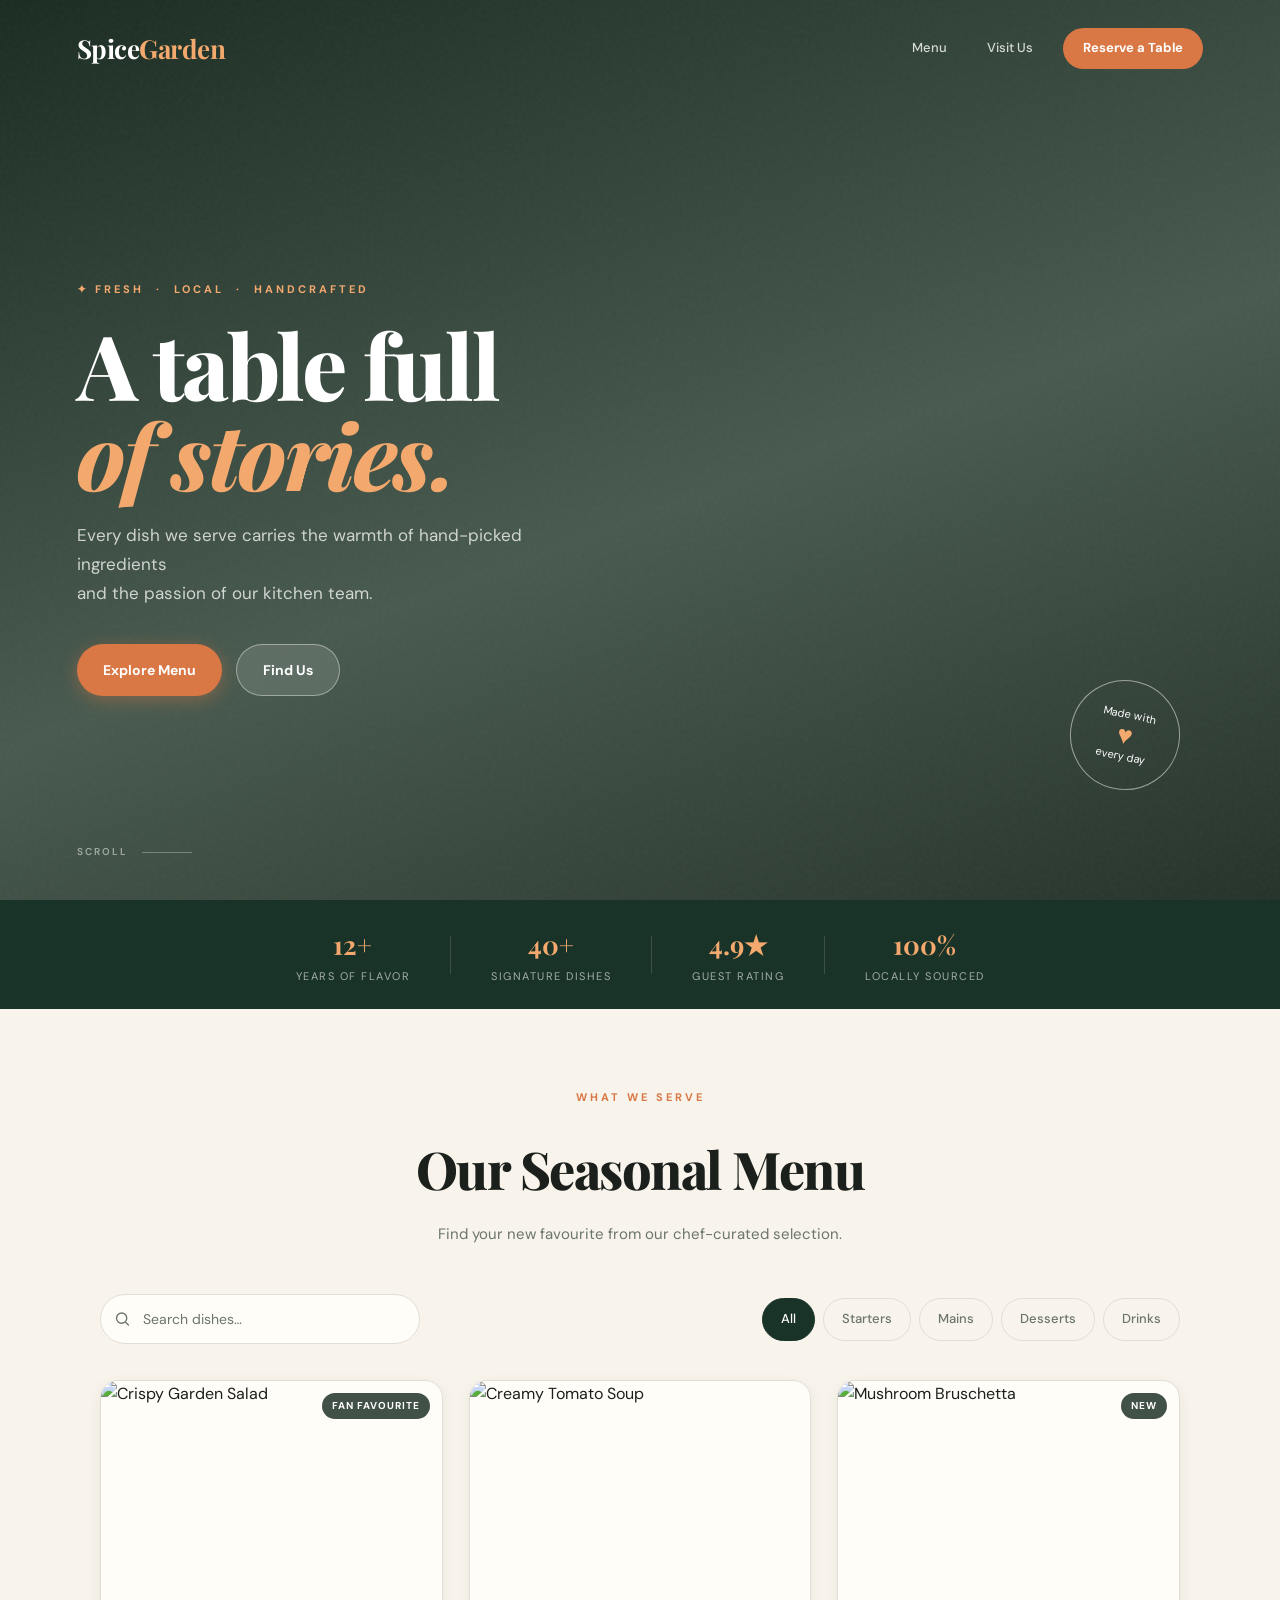
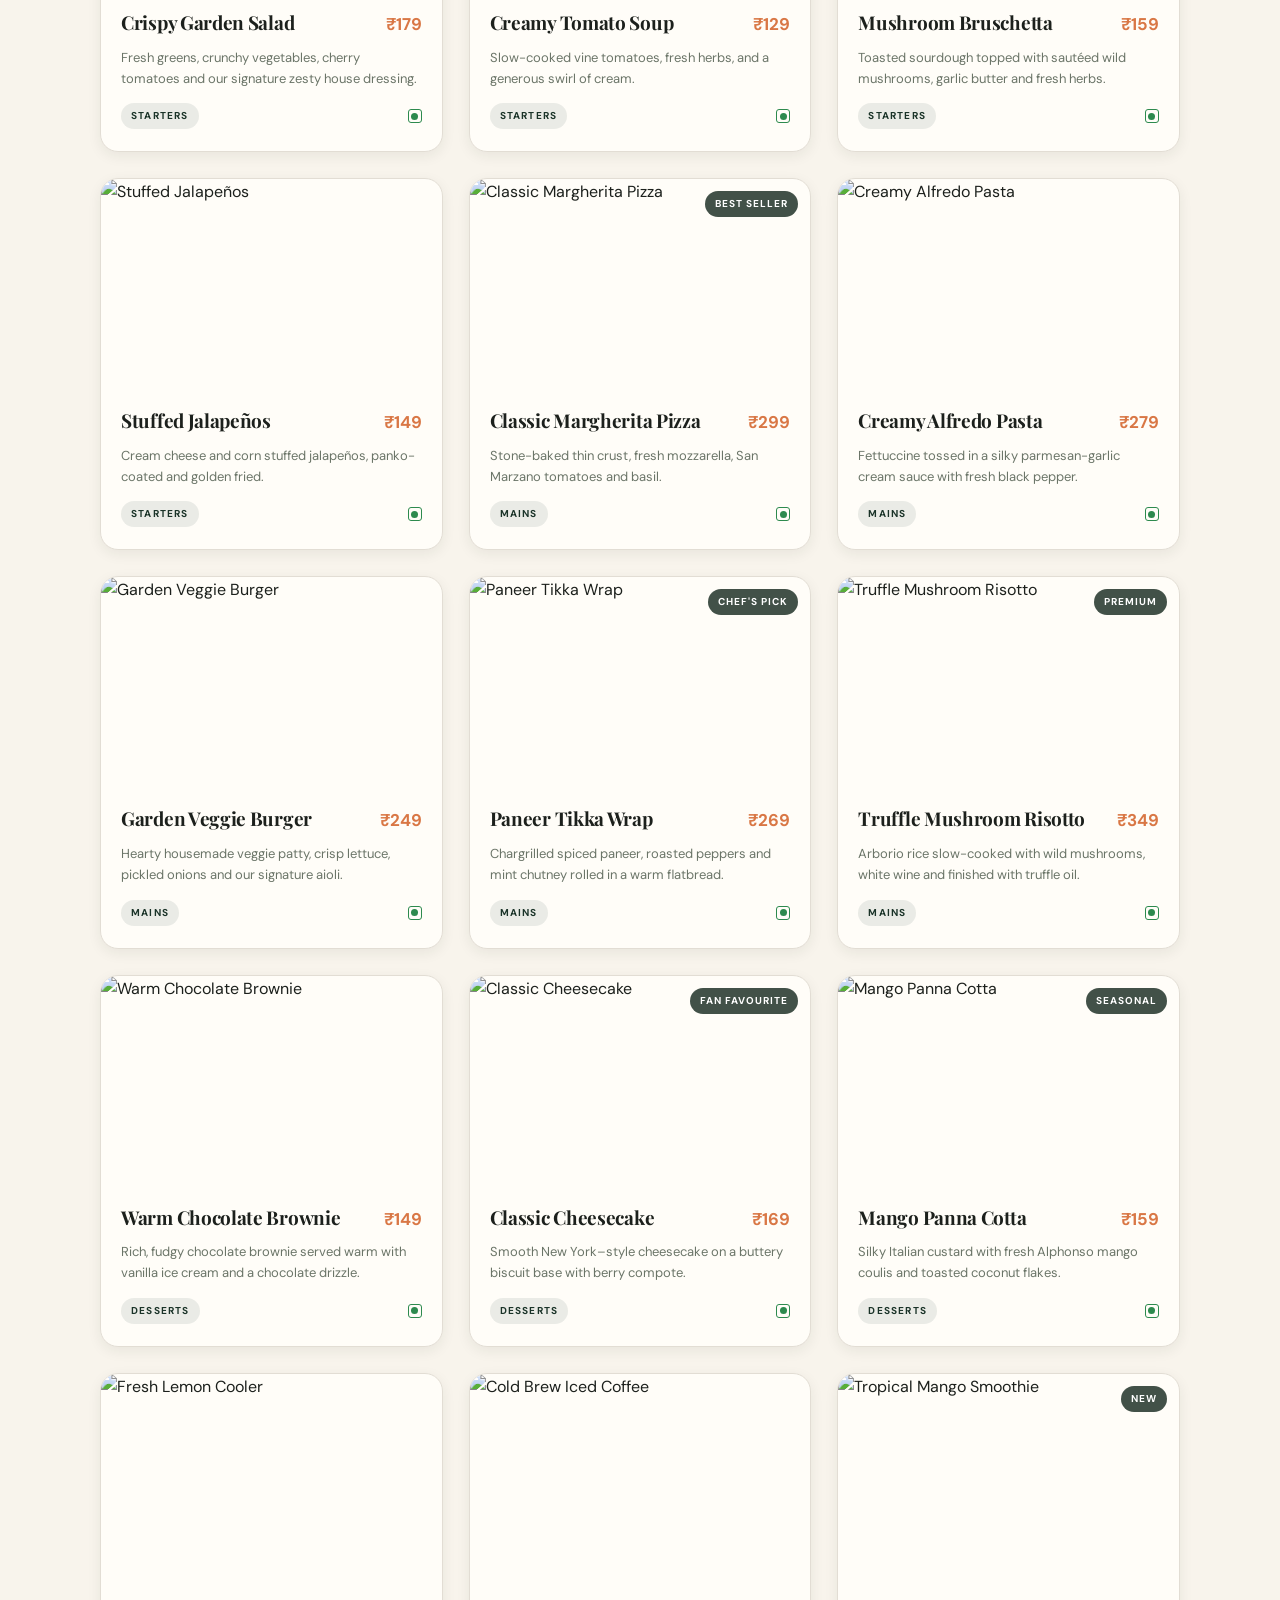
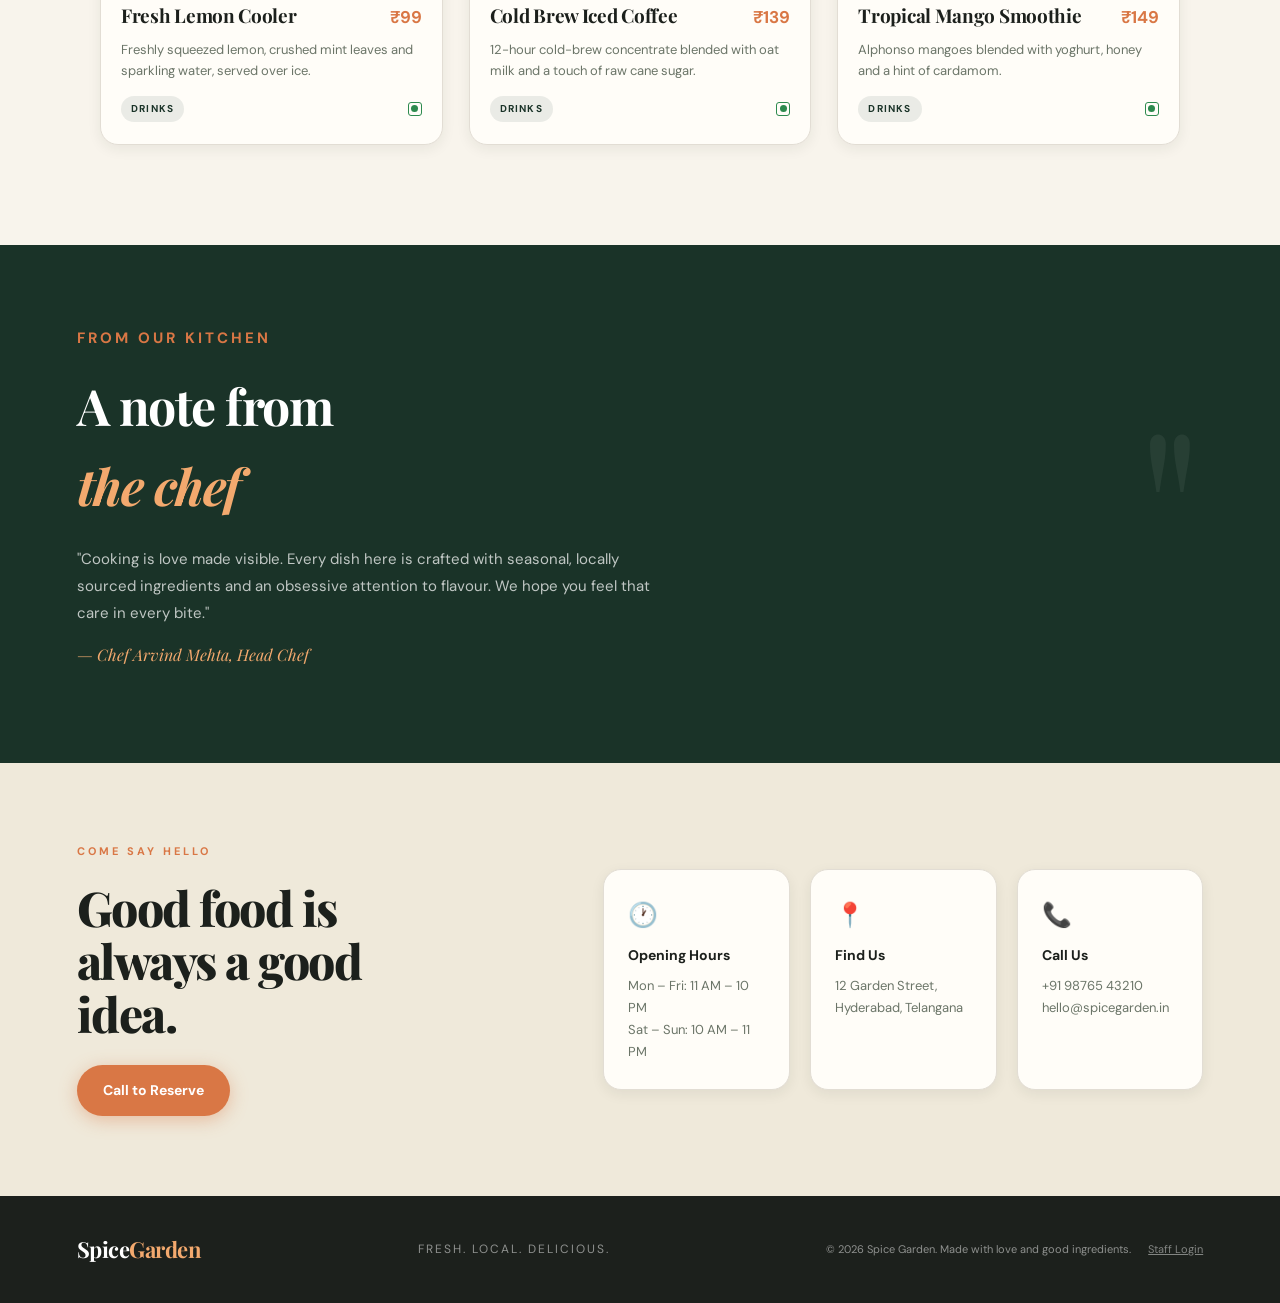
==== commit b0244835: "feat: add dynamic Node.js backend, dishes API, and Admin Dashboard" ====
--- a/index.html
+++ b/index.html
@@ -134,7 +134,7 @@
     <div class="footer-inner">
       <a class="logo" href="#home" aria-label="Spice Garden home">Spice<span>Garden</span></a>
       <p class="footer-tagline">Fresh. Local. Delicious.</p>
-      <p class="footer-copy">© <span id="year"></span> Spice Garden. Made with love and good ingredients.</p>
+      <p class="footer-copy">© <span id="year"></span> Spice Garden. Made with love and good ingredients. <a href="/admin" class="footer-admin-link">Staff Login</a></p>
     </div>
   </footer>
 
--- a/style.css
+++ b/style.css
@@ -614,3 +614,34 @@
   .stat-sep { display: none; }
   .stat { padding: 10px 14px; }
 }
+
+
+/* ─── LIVE STATUS & ADMIN LINK ────────────────────────────── */
+.card-unavailable {
+  opacity: 0.65;
+  filter: grayscale(0.25);
+}
+.card-sold-out {
+  position: absolute;
+  top: 12px;
+  left: 12px;
+  background: rgba(198, 40, 40, 0.9);
+  color: #fff;
+  font-size: 10px;
+  font-weight: 700;
+  letter-spacing: 1px;
+  text-transform: uppercase;
+  padding: 5px 10px;
+  border-radius: 20px;
+  backdrop-filter: blur(6px);
+}
+.footer-admin-link {
+  color: rgba(255,255,255,0.45);
+  font-size: 11px;
+  text-decoration: underline;
+  margin-left: 14px;
+  transition: color 0.2s ease;
+}
+.footer-admin-link:hover {
+  color: #f3a96e;
+}
